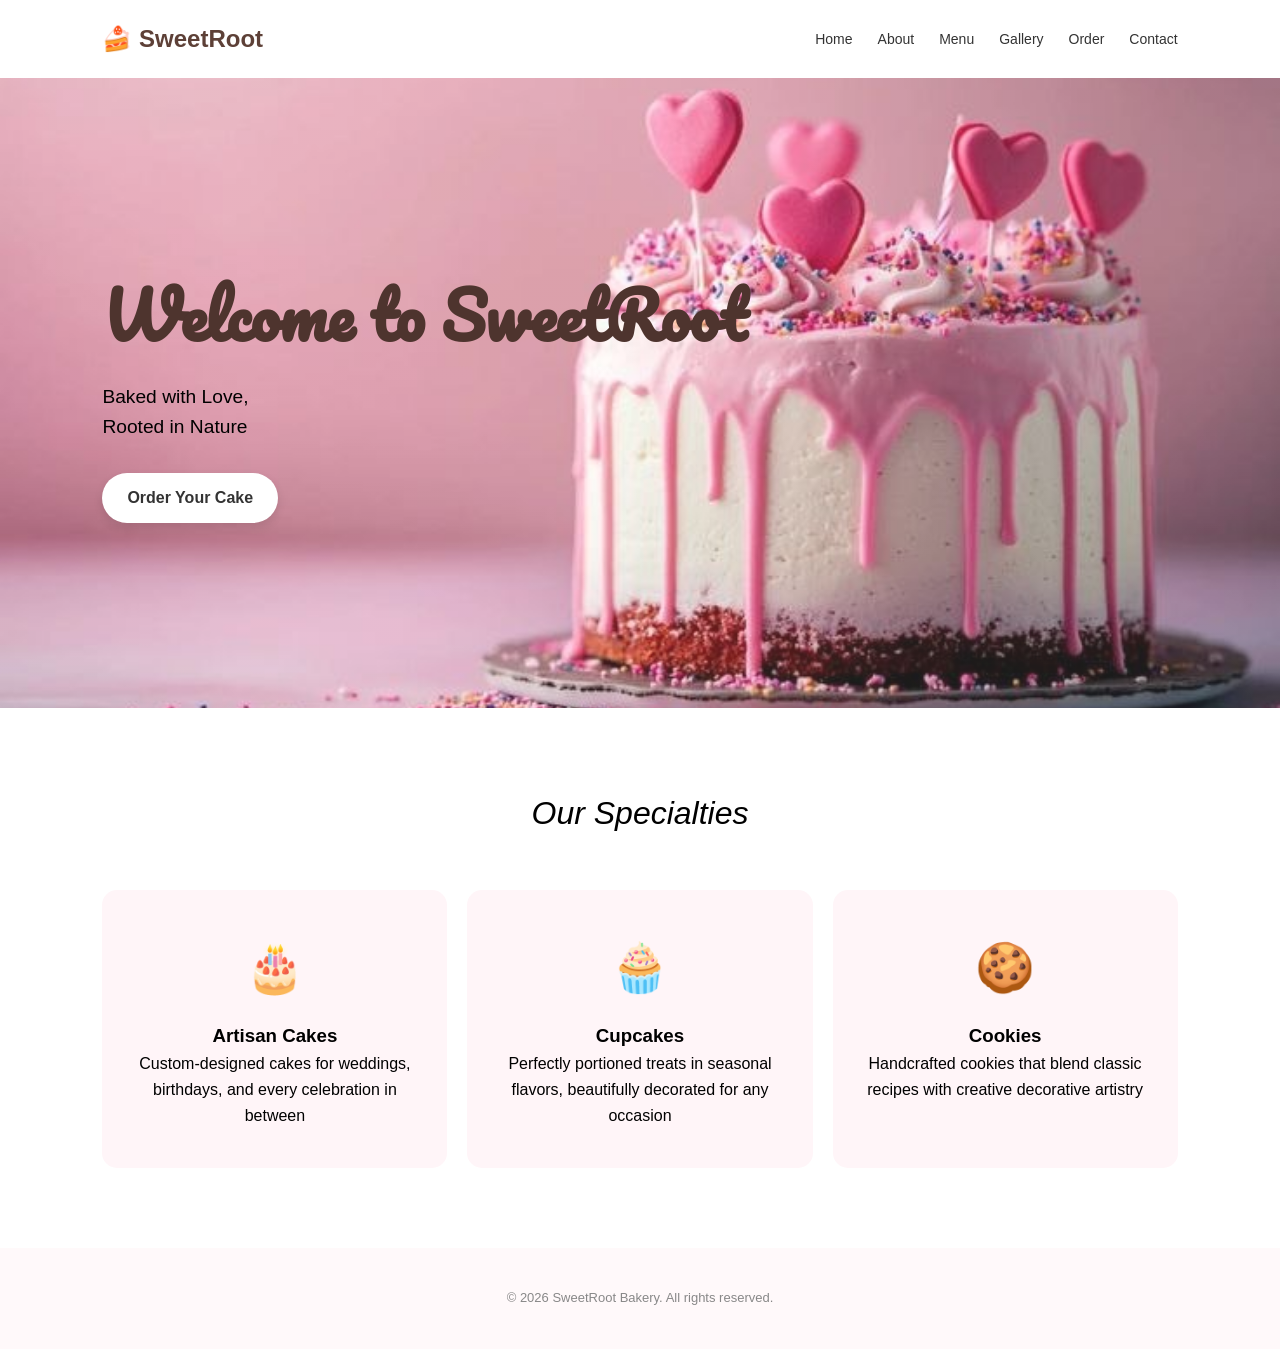
==== pages/index.html @ cf56484b "First commit" ====
<!DOCTYPE html>
<html lang="en">
<head>
    <meta charset="UTF-8">
    <meta name="viewport" content="width=device-width, initial-scale=1.0">
    <title>SweetRoot Bakery</title>
    <link href="https://fonts.googleapis.com/css2?family=Pacifico&display=swap" rel="stylesheet">
    <link rel="stylesheet" href="../styles/index.css">
</head>
<body>

    <header class="main-header">
        <nav class="navbar">
            <div class="logo">🍰 SweetRoot</div>
            <ul class="nav-links">
                <li><a href="index.html">Home</a></li>
                <li><a href="about.html">About</a></li>
                <li><a href="menu.html">Menu</a></li>
                <li><a href="#">Gallery</a></li>
                <li><a href="pages/order.html">Order</a></li>
                <li><a href="pages/contact.html">Contact</a></li>
            </ul>
        </nav>
    </header>

    <section class="hero">
        <div class="hero-content">
            <h1>Welcome to SweetRoot</h1>
            <p class="subtitle">Baked with Love,<br>Rooted in Nature</p>
            <a href="pages/order.html" class="cta-button">Order Your Cake</a>
        </div>
    </section>

    <section class="specialties">
        <h2 class="section-title">Our Specialties</h2>
        <div class="card-grid">
            <div class="card">
                <div class="card-icon">🎂</div>
                <h3>Artisan Cakes</h3>
                <p>Custom-designed cakes for weddings, birthdays, and every celebration in between</p>
            </div>
            <div class="card">
                <div class="card-icon">🧁</div>
                <h3>Cupcakes</h3>
                <p>Perfectly portioned treats in seasonal flavors, beautifully decorated for any occasion</p>
            </div>
            <div class="card">
                <div class="card-icon">🍪</div>
                <h3>Cookies</h3>
                <p>Handcrafted cookies that blend classic recipes with creative decorative artistry</p>
            </div>
        </div>
    </section>

    <footer class="main-footer">
        <p>&copy; 2026 SweetRoot Bakery. All rights reserved.</p>
    </footer>

</body>
</html>
---- styles/index.css ----
/* --- Global Resets --- */
* {
    margin: 0;
    padding: 0;
    box-sizing: border-box;
}

body {
    font-family: 'Segoe UI', sans-serif;
    line-height: 1.6;
}

/* --- Navigation --- */
.navbar {
    display: flex;
    justify-content: space-between;
    align-items: center;
    padding: 20px 8%;
    background-color: FFF4F4;
}

.logo {
    font-size: 24px;
    font-weight: bold;
    color: #5d4037;
}

.nav-links {
    display: flex;
    list-style: none;
}

.nav-links li {
    margin-left: 25px;
}

.nav-links a {
    text-decoration: none;
    color: #333;
    font-size: 14px;
}

/* --- Hero Section --- */
.hero {
    height: 70vh;
    /* This path assumes your image is inside public/images/ */
    background: linear-gradient(rgba(255,255,255,0.1), rgba(255,255,255,0.1)), 
                url('../public/images/cake-hero.jpg'); 
    background-size: cover;
    background-position: center;
    display: flex;
    align-items: center;
    padding: 0 8%;
}

.hero-content h1 {
    font-family: 'Pacifico', cursive;
    font-size: clamp(2.5rem, 6vw, 4rem);
    color: #4e342e;
}

.subtitle {
    font-size: 1.2rem;
    margin: 15px 0 30px;
}

.cta-button {
    display: inline-block;
    background: #fff;
    padding: 12px 25px;
    border-radius: 50px;
    text-decoration: none;
    color: #333;
    font-weight: bold;
    box-shadow: 0 4px 10px rgba(0,0,0,0.1);
}

/* --- Specialties Section --- */
.specialties {
    padding: 80px 8%;
    text-align: center;
}

.section-title {
    margin-bottom: 50px;
    font-size: 2rem;
    font-style: italic;
    font-weight: 400;
}

.card-grid {
    display: flex;
    justify-content: center;
    gap: 20px;
}

.card {
    background: #fff5f8;
    padding: 40px 20px;
    border-radius: 15px;
    flex: 1;
    max-width: 350px;
}

.card-icon {
    font-size: 3rem;
    margin-bottom: 15px;
}

/* --- Footer --- */
.main-footer {
    text-align: center;
    padding: 40px;
    background: #fff9fa;
    font-size: 13px;
    color: #888;
}

/* --- Responsive (Media Queries) --- */

/* Tablet & Mobile */
@media (max-width: 768px) {
    .navbar {
        flex-direction: column;
    }

    .nav-links {
        margin-top: 15px;
    }

    .nav-links li {
        margin: 5px 10px;
    }

    .card-grid {
        flex-direction: column;
        align-items: center;
    }

    .card {
        width: 100%;
    }

    .hero {
        text-align: center;
        justify-content: center;
    }
}
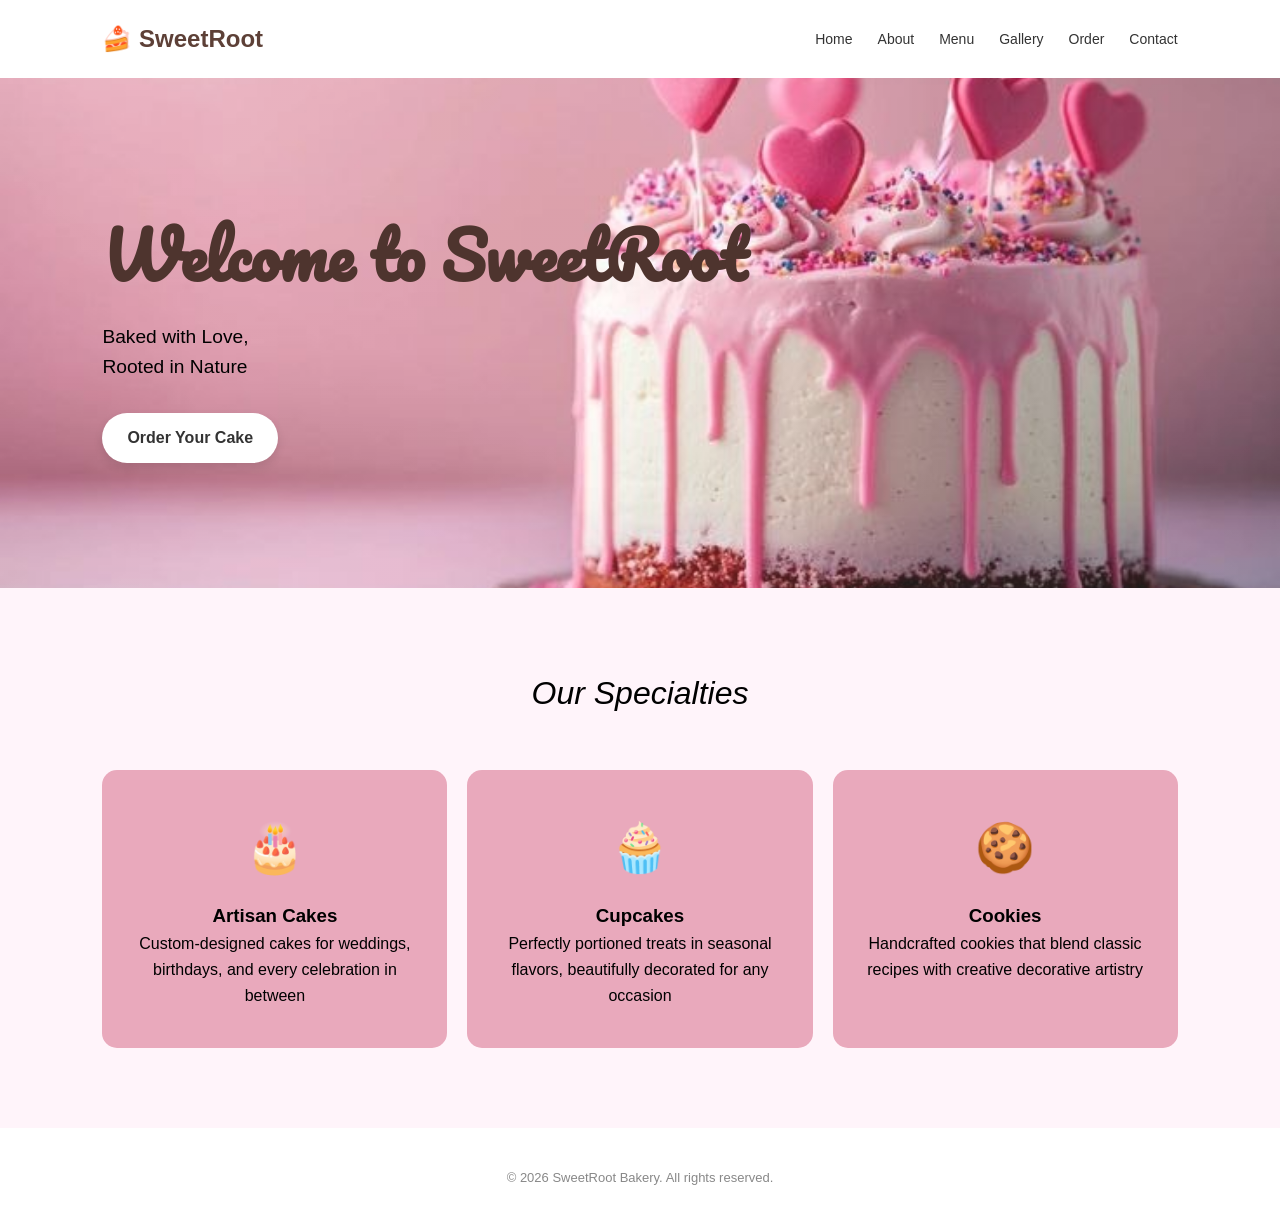
==== commit a3358ea2: "update" ====
--- a/pages/index.html
+++ b/pages/index.html
@@ -27,7 +27,7 @@
         <div class="hero-content">
             <h1>Welcome to SweetRoot</h1>
             <p class="subtitle">Baked with Love,<br>Rooted in Nature</p>
-            <a href="pages/order.html" class="cta-button">Order Your Cake</a>
+            <a href="order.html" class="cta-button">Order Your Cake</a>
         </div>
     </section>
 
--- a/styles/index.css
+++ b/styles/index.css
@@ -8,6 +8,7 @@
 body {
     font-family: 'Segoe UI', sans-serif;
     line-height: 1.6;
+    background-color: #fff4fa;
 }
 
 /* --- Navigation --- */
@@ -16,7 +17,7 @@
     justify-content: space-between;
     align-items: center;
     padding: 20px 8%;
-    background-color: FFF4F4;
+    background-color: #FFFFFF;
 }
 
 .logo {
@@ -51,10 +52,11 @@
     display: flex;
     align-items: center;
     padding: 0 8%;
+    height:510px;
 }
 
 .hero-content h1 {
-    font-family: 'Pacifico', cursive;
+    font-family: Flavors,Pacifico, cursive;
     font-size: clamp(2.5rem, 6vw, 4rem);
     color: #4e342e;
 }
@@ -95,7 +97,7 @@
 }
 
 .card {
-    background: #fff5f8;
+    background: #e9a9bc;
     padding: 40px 20px;
     border-radius: 15px;
     flex: 1;
@@ -111,7 +113,7 @@
 .main-footer {
     text-align: center;
     padding: 40px;
-    background: #fff9fa;
+    background: #ffffff;
     font-size: 13px;
     color: #888;
 }
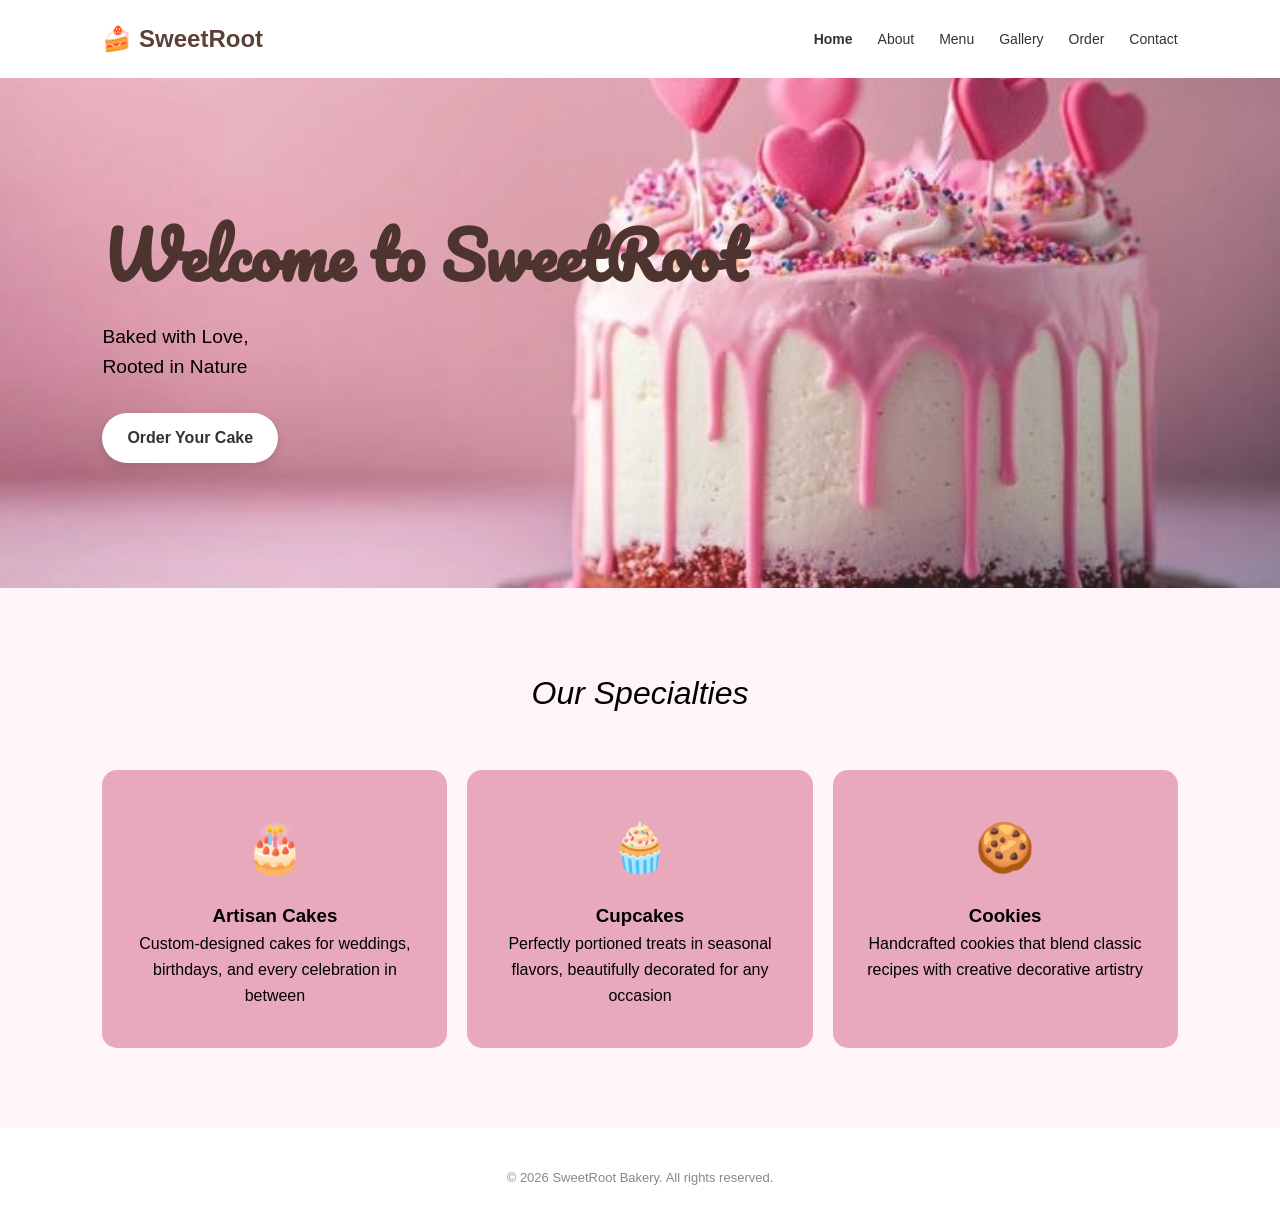
==== commit 3442d2f8: "update" ====
--- a/pages/index.html
+++ b/pages/index.html
@@ -13,7 +13,7 @@
         <nav class="navbar">
             <div class="logo">🍰 SweetRoot</div>
             <ul class="nav-links">
-                <li><a href="index.html">Home</a></li>
+                <li><a href="index.html" class="active">Home</a></li>
                 <li><a href="about.html">About</a></li>
                 <li><a href="menu.html">Menu</a></li>
                 <li><a href="#">Gallery</a></li>
--- a/styles/index.css
+++ b/styles/index.css
@@ -40,7 +40,7 @@
     color: #333;
     font-size: 14px;
 }
-
+.active { color: #d63384; font-weight: bold; }
 /* --- Hero Section --- */
 .hero {
     height: 70vh;
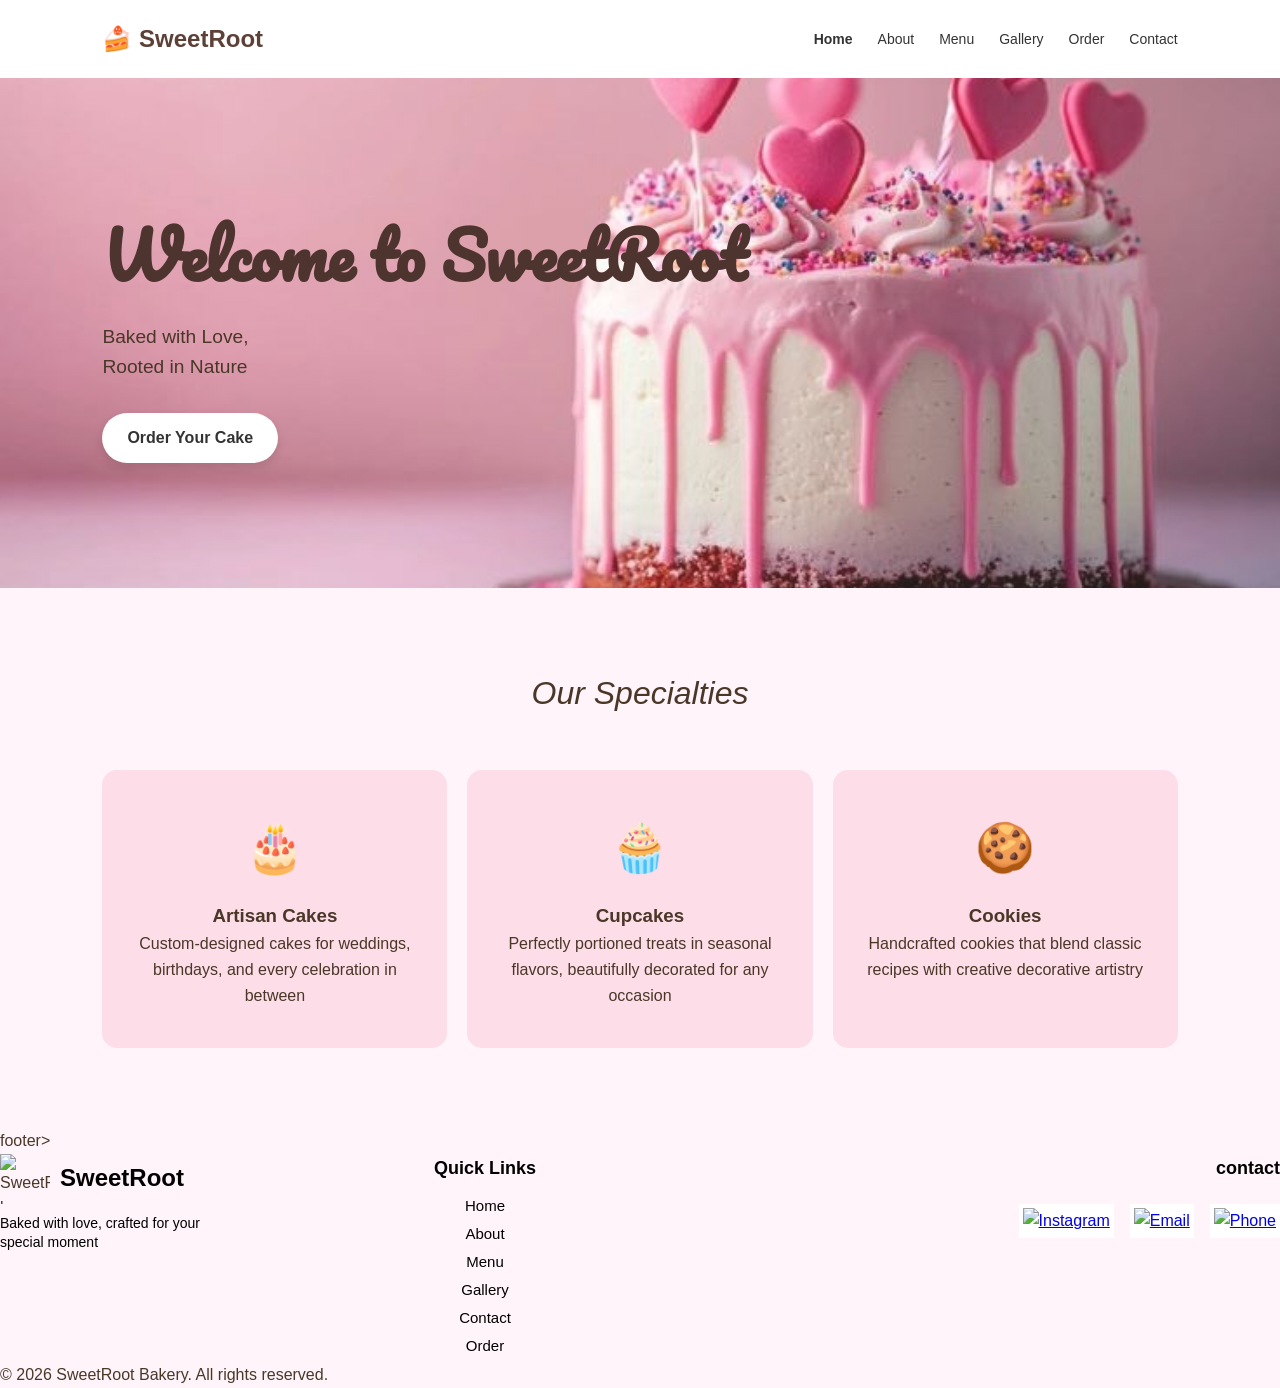
==== commit d6bd8f18: "update" ====
--- a/pages/index.html
+++ b/pages/index.html
@@ -52,9 +52,48 @@
         </div>
     </section>
 
-    <footer class="main-footer">
-        <p>&copy; 2026 SweetRoot Bakery. All rights reserved.</p>
-    </footer>
+    footer>
+      <div class="footer">
+
+    <div class="footer-left">
+      <div class="brand">
+        <img src="images/image 1.png" alt="SweetRoot logo">
+        <h5>SweetRoot</h5>
+      </div>
+      <p>Baked with love, crafted for your special moment</p>
+    </div>
+
+    <div class="footer-middle">
+      <h4>Quick Links</h4>
+      <a href="index.html">Home</a>
+      <a href="about.html">About</a>
+      <a href="menu.html">Menu</a>
+      <a href="gallery.html">Gallery</a>
+      <a href="contact.html">Contact</a>
+      <a href="order.html">Order</a>
+    </div>
+
+    <div class="footer-right">
+      <h4>contact</h4>
+      <div class="footer-icons">
+        <a href="https://instagram.com/sweetroot.bakery" target="_blank">
+          <img src="icons/Rectangle 11.png" alt="Instagram">
+        </a>
+
+        <a href="mailto:sweetrootbakery@gmail.com">
+          <img src="icons/Rectangle 12.png" alt="Email">
+        </a>
+
+        <a href="tel:+251912345678">
+          <img src="icons/Rectangle 13.png" alt="Phone">
+        </a>
+      </div>
+    </div>
+
+  </div>
+  
+  <p>© 2026 SweetRoot Bakery. All rights reserved.</p>
+</footer>
 
 </body>
 </html>
--- a/styles/index.css
+++ b/styles/index.css
@@ -3,12 +3,13 @@
     margin: 0;
     padding: 0;
     box-sizing: border-box;
+    font-family: 'Arial', sans-serif;
 }
 
 body {
-    font-family: 'Segoe UI', sans-serif;
+    background-color: #fff4fa;
+    color: #4a3728;
     line-height: 1.6;
-    background-color: #fff4fa;
 }
 
 /* --- Navigation --- */
@@ -40,7 +41,7 @@
     color: #333;
     font-size: 14px;
 }
-.active { color: #d63384; font-weight: bold; }
+.active { color: #4e2121; font-weight: bold; }
 /* --- Hero Section --- */
 .hero {
     height: 70vh;
@@ -97,7 +98,7 @@
 }
 
 .card {
-    background: #e9a9bc;
+    background: #fcdde8;
     padding: 40px 20px;
     border-radius: 15px;
     flex: 1;
@@ -110,13 +111,106 @@
 }
 
 /* --- Footer --- */
-.main-footer {
-    text-align: center;
-    padding: 40px;
-    background: #ffffff;
-    font-size: 13px;
-    color: #888;
-}
+footer {
+  background-color: #fff;
+  padding: 30px 60px;
+  margin-top: 60px;
+   width: 100%;
+   box-sizing: border-box;
+   
+}
+
+.footer {
+  display: flex;
+  justify-content: space-between;
+  align-items: flex-start;
+  gap: 0;
+  width: 100%;
+}
+
+.footer-left {
+  flex: 2;
+  max-width: 220px;
+  min-width: 180px;
+}
+
+.footer-middle {
+  flex: 1;
+  display: flex;
+  flex-direction: column;
+  align-items: center; /* centers Quick Links in the middle */
+}
+
+.footer-right {
+  flex: 1;
+  display: flex;
+  flex-direction: column;
+  align-items: flex-end; /* pushes contact to the far right */
+}
+
+.brand {
+  display: flex;
+  align-items: center;
+  gap: 10px;
+  margin-bottom: 10px;
+}
+
+.brand img {
+  width: 50px;
+  height: 50px;
+}
+
+.brand h5 {
+  font-size: 24px;
+  margin: 0;
+  color: black;
+}
+
+.footer-left p {
+  font-size: 14px;
+  line-height: 1.4;
+  color: black;
+  margin: 0;
+}
+
+.footer-middle h4,
+.footer-right h4 {
+  font-size: 18px;
+  margin-bottom: 12px;
+  color: black;
+}
+
+.footer-middle {
+  text-align: left;
+}
+
+.footer-middle a {
+  display: block;
+  text-decoration: none;
+  color: black;
+  margin-bottom: 4px;
+  font-size: 15px;
+}
+
+.footer-middle a:hover {
+  color: #c9a84c;
+}
+
+.footer-icons {
+  display: flex;
+  flex-wrap: wrap;
+  gap: 16px;
+  margin-top: 10px;
+}
+
+.footer-icons img {
+  width: 32px;
+  height: 32px;
+  object-fit: contain;
+  background: white;
+  padding: 4px;
+}
+
 
 /* --- Responsive (Media Queries) --- */
 
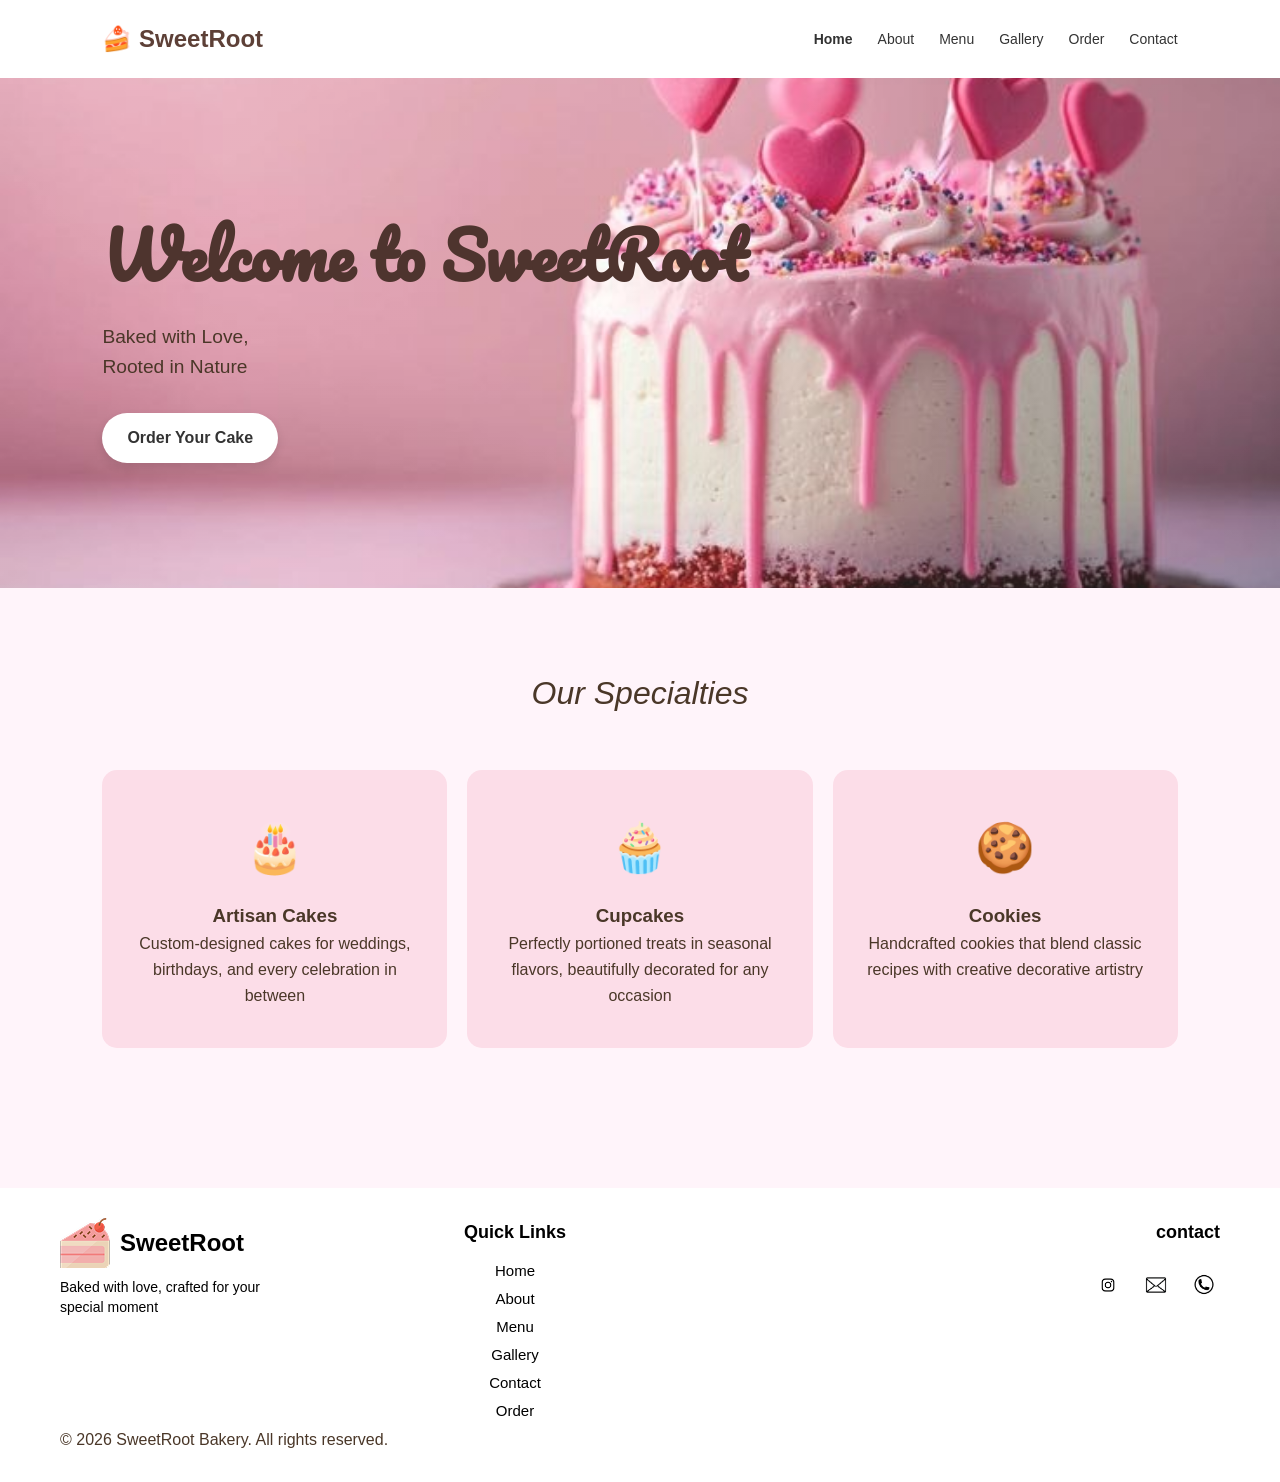
==== commit 4ba44dcb: "update" ====
--- a/pages/index.html
+++ b/pages/index.html
@@ -16,7 +16,7 @@
                 <li><a href="index.html" class="active">Home</a></li>
                 <li><a href="about.html">About</a></li>
                 <li><a href="menu.html">Menu</a></li>
-                <li><a href="#">Gallery</a></li>
+                <li><a href="gallery.html">Gallery</a></li>
                 <li><a href="pages/order.html">Order</a></li>
                 <li><a href="pages/contact.html">Contact</a></li>
             </ul>
@@ -52,12 +52,12 @@
         </div>
     </section>
 
-    footer>
-      <div class="footer">
+   <footer>
+  <div class="footer">
 
     <div class="footer-left">
       <div class="brand">
-        <img src="images/image 1.png" alt="SweetRoot logo">
+        <img src="../public/images/image 1.png " alt="SweetRoot logo">
         <h5>SweetRoot</h5>
       </div>
       <p>Baked with love, crafted for your special moment</p>
@@ -77,23 +77,23 @@
       <h4>contact</h4>
       <div class="footer-icons">
         <a href="https://instagram.com/sweetroot.bakery" target="_blank">
-          <img src="icons/Rectangle 11.png" alt="Instagram">
+          <img src="../public/icons/Rectangle 11.png" alt="Instagram">
         </a>
 
         <a href="mailto:sweetrootbakery@gmail.com">
-          <img src="icons/Rectangle 12.png" alt="Email">
+          <img src="../public/icons/Rectangle 12.png " alt="Email">
         </a>
 
         <a href="tel:+251912345678">
-          <img src="icons/Rectangle 13.png" alt="Phone">
+          <img src="../public/icons/Rectangle 13.png " alt="Phone">
         </a>
       </div>
     </div>
 
   </div>
-  
   <p>© 2026 SweetRoot Bakery. All rights reserved.</p>
 </footer>
 
+
 </body>
 </html>
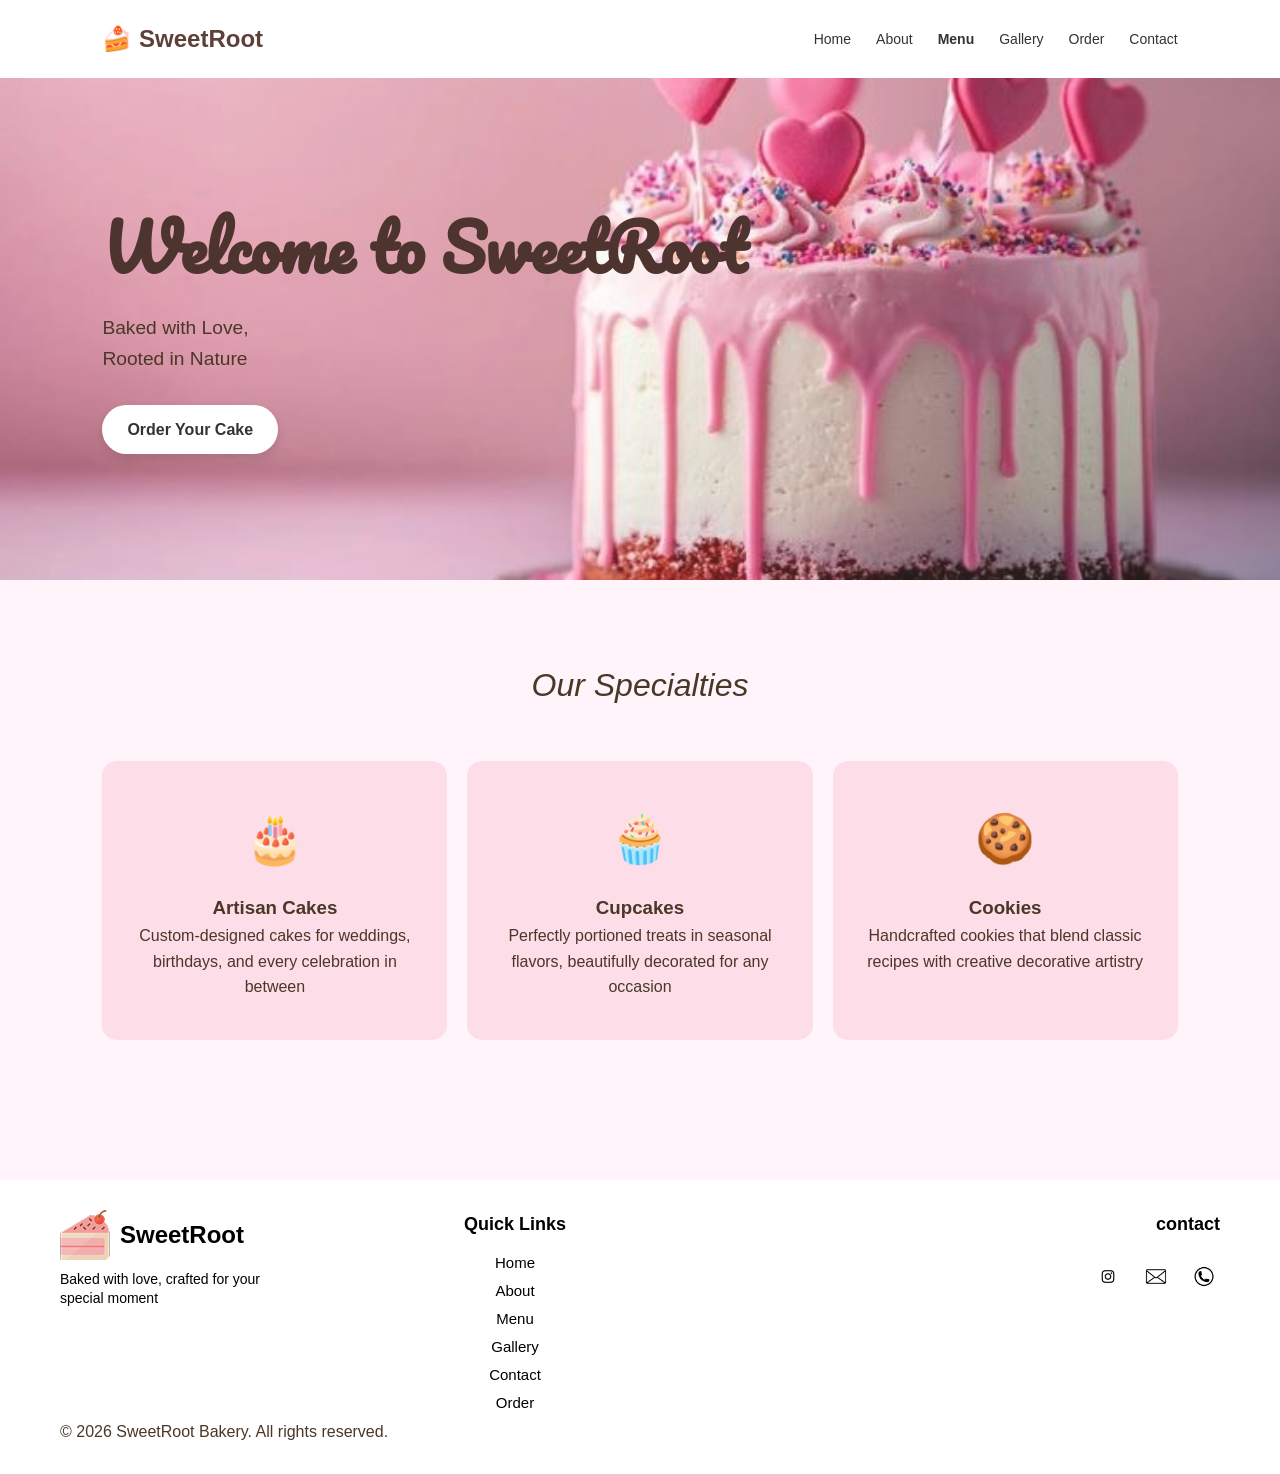
==== commit 5f0e7307: "update" ====
--- a/pages/index.html
+++ b/pages/index.html
@@ -11,16 +11,20 @@
 
     <header class="main-header">
         <nav class="navbar">
-            <div class="logo">🍰 SweetRoot</div>
-            <ul class="nav-links">
-                <li><a href="index.html" class="active">Home</a></li>
-                <li><a href="about.html">About</a></li>
-                <li><a href="menu.html">Menu</a></li>
-                <li><a href="gallery.html">Gallery</a></li>
-                <li><a href="pages/order.html">Order</a></li>
-                <li><a href="pages/contact.html">Contact</a></li>
-            </ul>
-        </nav>
+    <div class="logo">🍰 SweetRoot</div>
+
+    <input type="checkbox" id="menu-bar">
+    <label for="menu-bar" class="hamburger">☰</label>
+
+    <ul class="nav-links">
+        <li><a href="index.html">Home</a></li>
+        <li><a href="about.html">About</a></li>
+        <li><a href="menu.html" class="active">Menu</a></li>
+        <li><a href="gallery.html">Gallery</a></li>
+        <li><a href="order.html">Order</a></li>
+        <li><a href="contact.html">Contact</a></li>
+    </ul>
+</nav>
     </header>
 
     <section class="hero">
--- a/styles/index.css
+++ b/styles/index.css
@@ -1,113 +1,161 @@
 /* --- Global Resets --- */
 * {
-    margin: 0;
-    padding: 0;
-    box-sizing: border-box;
-    font-family: 'Arial', sans-serif;
+  margin: 0;
+  padding: 0;
+  box-sizing: border-box;
+  font-family: "Arial", sans-serif;
 }
 
 body {
-    background-color: #fff4fa;
-    color: #4a3728;
-    line-height: 1.6;
+  background-color: #fff4fa;
+  color: #4a3728;
+  line-height: 1.6;
 }
 
 /* --- Navigation --- */
 .navbar {
-    display: flex;
-    justify-content: space-between;
-    align-items: center;
-    padding: 20px 8%;
-    background-color: #FFFFFF;
+  display: flex;
+  justify-content: space-between;
+  align-items: center;
+  padding: 20px 8%;
+  background-color: #ffffff;
+  position: fixed; /* or position: sticky; */
+  top: 0;
+  width: 100%;
+  z-index: 1000;
 }
 
 .logo {
-    font-size: 24px;
-    font-weight: bold;
+  font-size: 24px;
+  font-weight: bold;
+  color: #5d4037;
+}
+
+.nav-links {
+  display: flex;
+  list-style: none;
+}
+
+.nav-links li {
+  margin-left: 25px;
+}
+
+.nav-links a {
+  text-decoration: none;
+  color: #333;
+  font-size: 14px;
+}
+.active {
+  color: #4e2121;
+  font-weight: bold;
+}
+#menu-bar {
+    display: none;
+}
+
+.hamburger {
+    display: none;
+    font-size: 30px;
+    cursor: pointer;
     color: #5d4037;
 }
 
-.nav-links {
-    display: flex;
-    list-style: none;
-}
-
-.nav-links li {
-    margin-left: 25px;
-}
-
-.nav-links a {
-    text-decoration: none;
-    color: #333;
-    font-size: 14px;
-}
-.active { color: #4e2121; font-weight: bold; }
+
+@media (max-width: 768px) {
+    .hamburger {
+        display: block; 
+    }
+
+    .nav-links {
+        display: none; 
+        position: absolute;
+        top: 70px;
+        left: 0;
+        width: 100%;
+        background: #ffffff;
+        flex-direction: column;
+        text-align: center;
+        border-bottom: 2px solid #e6a8b6;
+    }
+
+    .nav-links li {
+        margin: 15px 0;
+    }
+
+    
+    #menu-bar:checked ~ .nav-links {
+        display: flex;
+    }
+}
+
 /* --- Hero Section --- */
 .hero {
-    height: 70vh;
-    /* This path assumes your image is inside public/images/ */
-    background: linear-gradient(rgba(255,255,255,0.1), rgba(255,255,255,0.1)), 
-                url('../public/images/cake-hero.jpg'); 
-    background-size: cover;
-    background-position: center;
-    display: flex;
-    align-items: center;
-    padding: 0 8%;
-    height:510px;
+  height: 70vh;
+  /* This path assumes your image is inside public/images/ */
+  background:
+    linear-gradient(rgba(255, 255, 255, 0.1), rgba(255, 255, 255, 0.1)),
+    url("../public/images/cake-hero.jpg");
+  background-size: cover;
+  background-position: center;
+  display: flex;
+  align-items: center;
+  padding: 0 8%;
+  height: 510px;
+  margin-top: 70px;
 }
 
 .hero-content h1 {
-    font-family: Flavors,Pacifico, cursive;
-    font-size: clamp(2.5rem, 6vw, 4rem);
-    color: #4e342e;
+  font-family: Flavors, Pacifico, cursive;
+  font-size: clamp(2.5rem, 6vw, 4rem);
+  color: #4e342e;
 }
 
 .subtitle {
-    font-size: 1.2rem;
-    margin: 15px 0 30px;
+  font-size: 1.2rem;
+  margin: 15px 0 30px;
 }
 
 .cta-button {
-    display: inline-block;
-    background: #fff;
-    padding: 12px 25px;
-    border-radius: 50px;
-    text-decoration: none;
-    color: #333;
-    font-weight: bold;
-    box-shadow: 0 4px 10px rgba(0,0,0,0.1);
+  display: inline-block;
+  background: #fff;
+  padding: 12px 25px;
+  border-radius: 50px;
+  text-decoration: none;
+  color: #333;
+  font-weight: bold;
+  box-shadow: 0 4px 10px rgba(0, 0, 0, 0.1);
 }
 
 /* --- Specialties Section --- */
 .specialties {
-    padding: 80px 8%;
-    text-align: center;
+  padding: 80px 8%;
+  text-align: center;
 }
 
 .section-title {
-    margin-bottom: 50px;
-    font-size: 2rem;
-    font-style: italic;
-    font-weight: 400;
+  margin-bottom: 50px;
+  font-size: 2rem;
+  font-style: italic;
+  font-weight: 400;
 }
 
 .card-grid {
-    display: flex;
-    justify-content: center;
-    gap: 20px;
+  display: flex;
+  justify-content: center;
+  gap: 20px;
 }
 
 .card {
-    background: #fcdde8;
-    padding: 40px 20px;
-    border-radius: 15px;
-    flex: 1;
-    max-width: 350px;
+  background: #fcdde8;
+  padding: 40px 20px;
+  border-radius: 15px;
+  flex: 1;
+  max-width: 350px;
 }
 
 .card-icon {
-    font-size: 3rem;
-    margin-bottom: 15px;
+  font-size: 3rem;
+  margin-bottom: 15px;
 }
 
 /* --- Footer --- */
@@ -115,9 +163,8 @@
   background-color: #fff;
   padding: 30px 60px;
   margin-top: 60px;
-   width: 100%;
-   box-sizing: border-box;
-   
+  width: 100%;
+  box-sizing: border-box;
 }
 
 .footer {
@@ -211,34 +258,33 @@
   padding: 4px;
 }
 
-
 /* --- Responsive (Media Queries) --- */
 
 /* Tablet & Mobile */
 @media (max-width: 768px) {
-    .navbar {
-        flex-direction: column;
-    }
-
-    .nav-links {
-        margin-top: 15px;
-    }
-
-    .nav-links li {
-        margin: 5px 10px;
-    }
-
-    .card-grid {
-        flex-direction: column;
-        align-items: center;
-    }
-
-    .card {
-        width: 100%;
-    }
-
-    .hero {
-        text-align: center;
-        justify-content: center;
-    }
-}+  .navbar {
+    flex-direction: column;
+  }
+
+  .nav-links {
+    margin-top: 15px;
+  }
+
+  .nav-links li {
+    margin: 5px 10px;
+  }
+
+  .card-grid {
+    flex-direction: column;
+    align-items: center;
+  }
+
+  .card {
+    width: 100%;
+  }
+
+  .hero {
+    text-align: center;
+    justify-content: center;
+  }
+}
